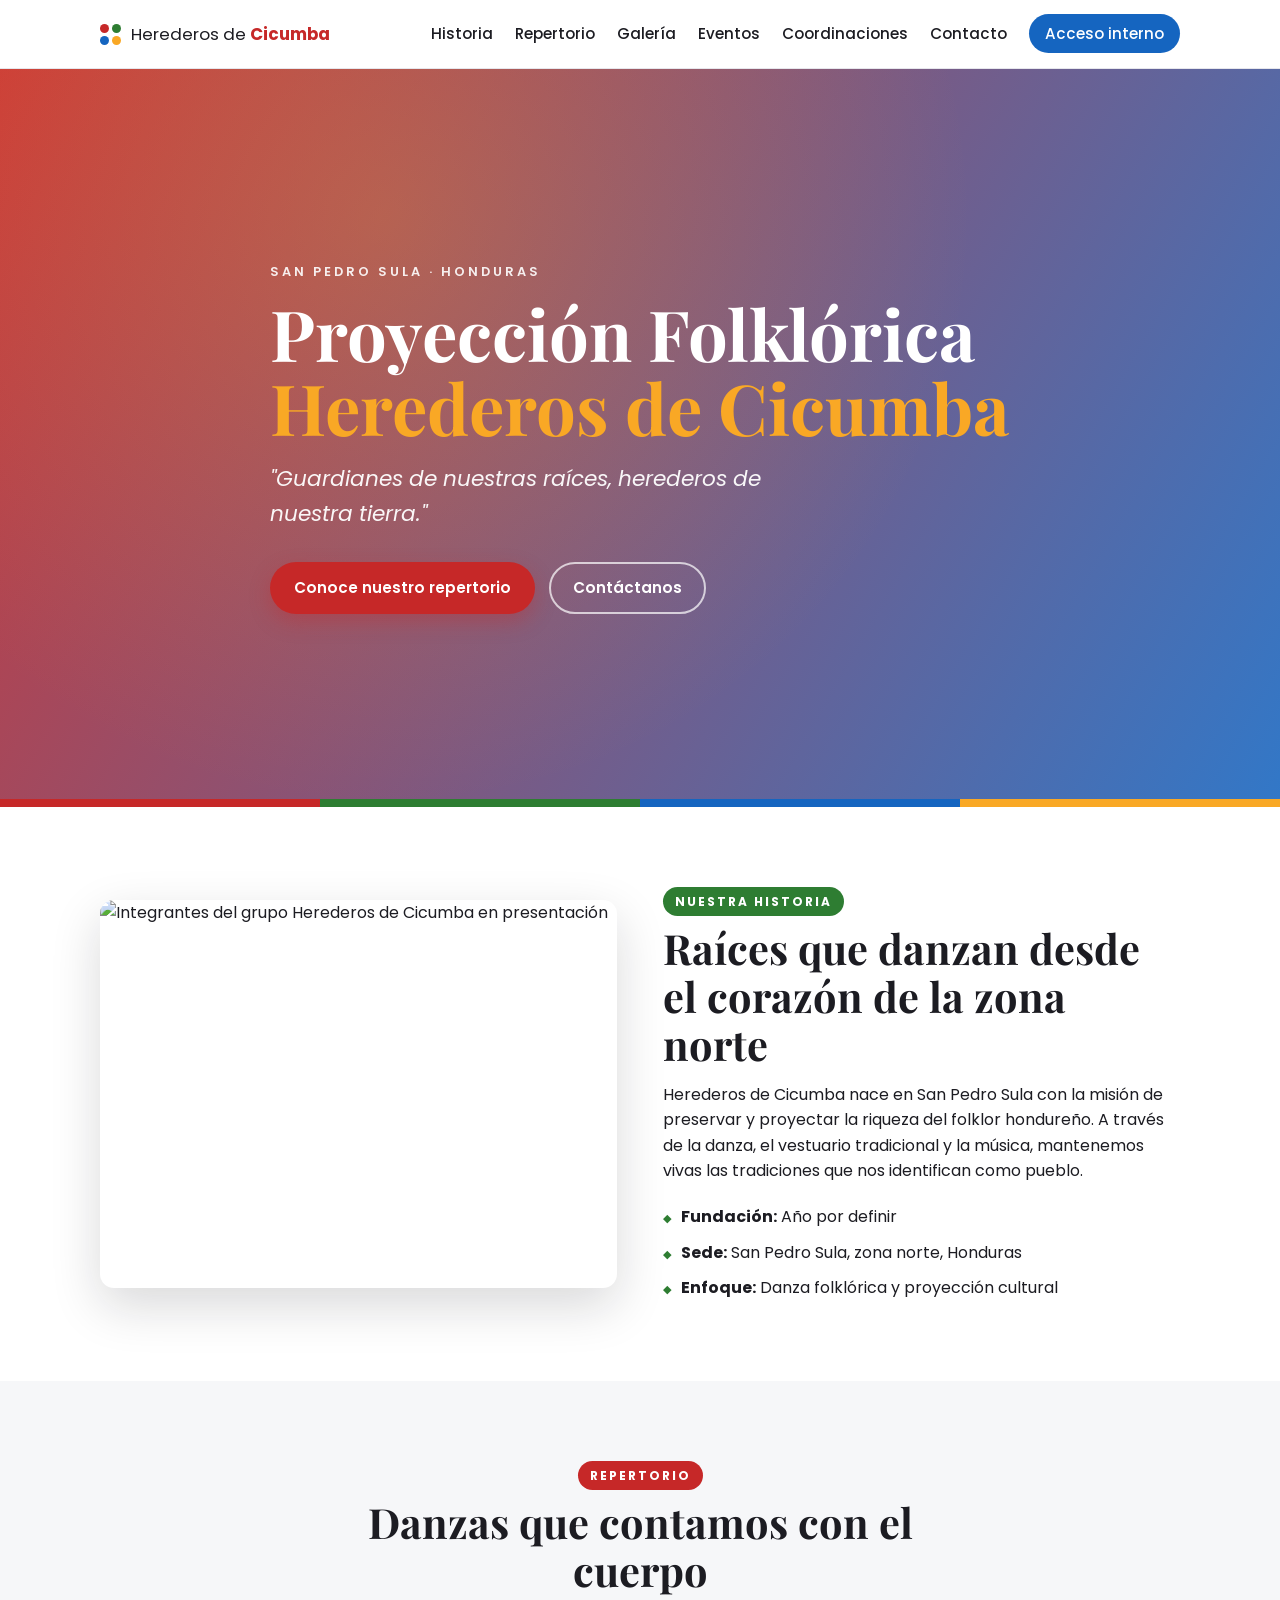
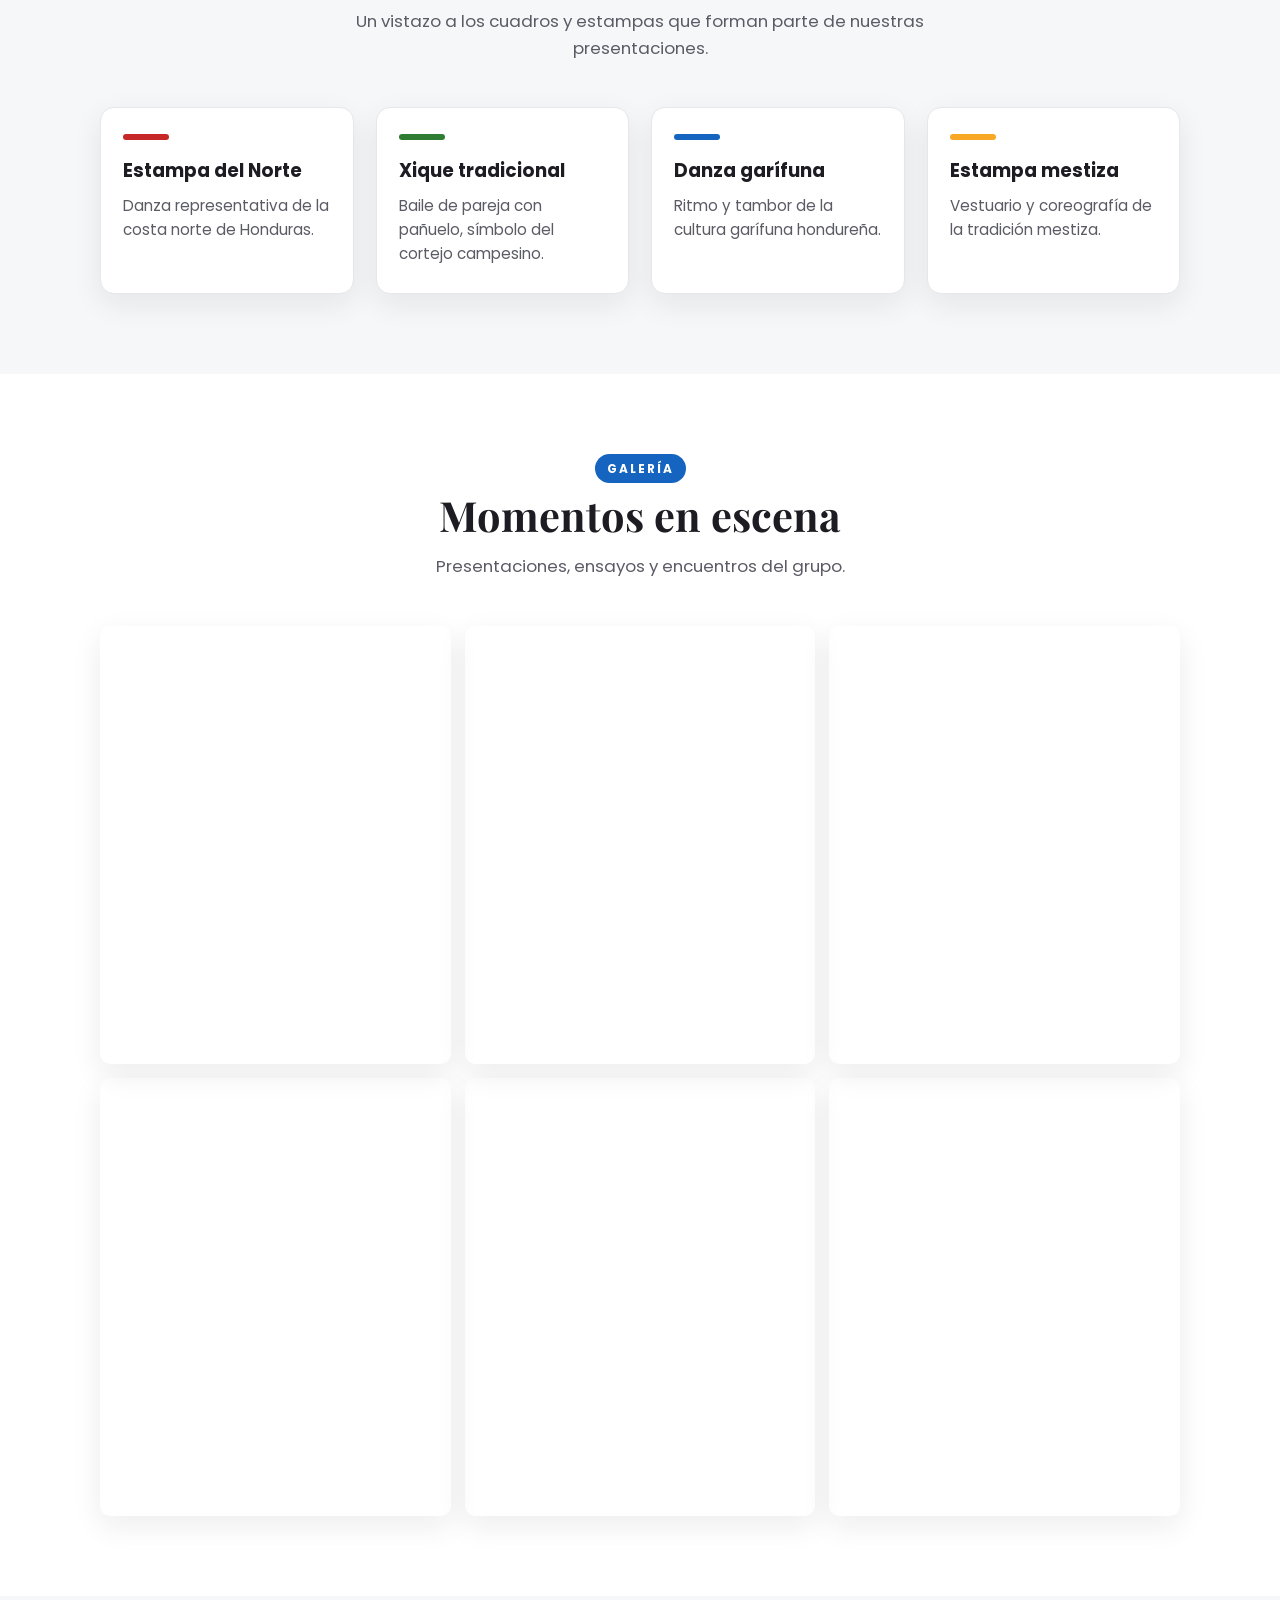
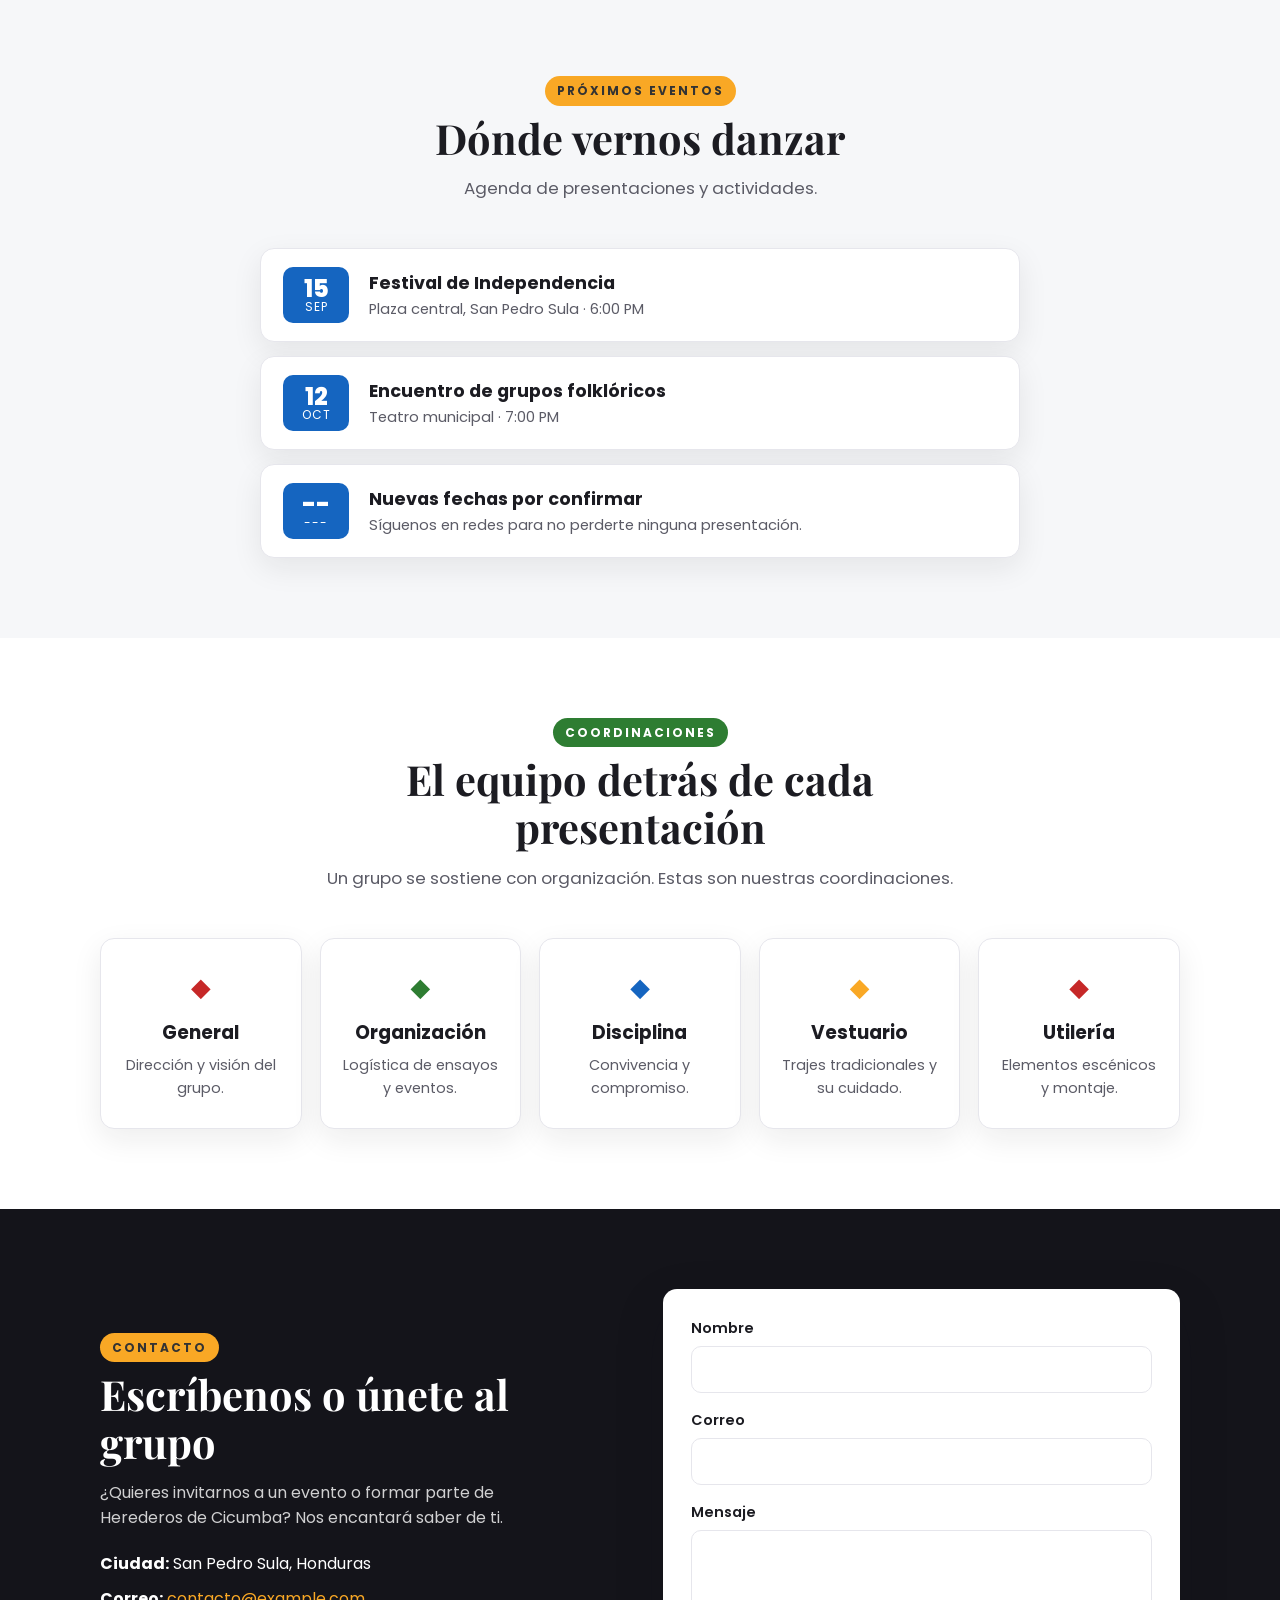
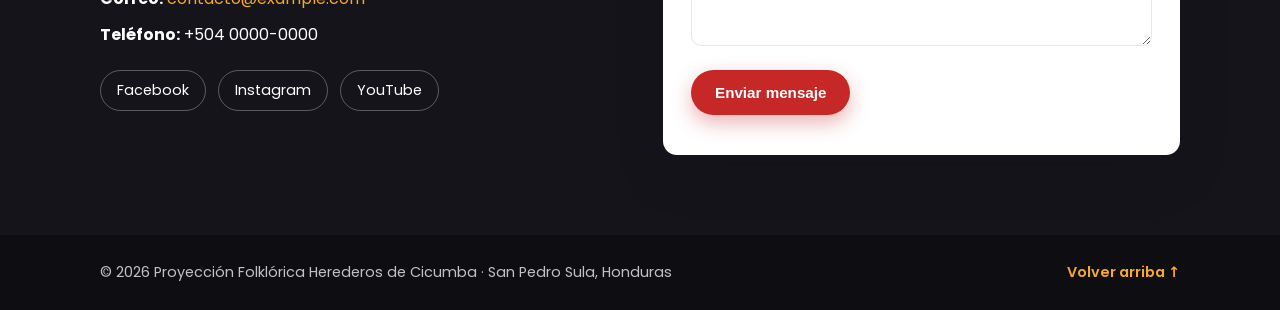
==== index.html @ e730ece9 "feat: Initialize Herederos de Cicumba website and management system - Add landing page (index.html) " ====
<!DOCTYPE html>
<html lang="es">
<head>
  <meta charset="UTF-8" />
  <meta name="viewport" content="width=device-width, initial-scale=1.0" />
  <meta name="description" content="Proyección Folklórica Herederos de Cicumba — grupo de danza folklórica de San Pedro Sula, Honduras. Historia, repertorio, galería y eventos." />
  <meta name="theme-color" content="#c62828" />

  <!-- Open Graph / redes sociales -->
  <meta property="og:title" content="Herederos de Cicumba — Proyección Folklórica" />
  <meta property="og:description" content="Grupo de danza folklórica de San Pedro Sula, Honduras." />
  <meta property="og:type" content="website" />
  <meta property="og:image" content="img/og-cover.jpg" />

  <title>Herederos de Cicumba — Proyección Folklórica</title>

  <link rel="preconnect" href="https://fonts.googleapis.com" />
  <link rel="preconnect" href="https://fonts.gstatic.com" crossorigin />
  <link href="https://fonts.googleapis.com/css2?family=Poppins:wght@400;600;700;800&family=Playfair+Display:wght@700;900&display=swap" rel="stylesheet" />

  <link rel="stylesheet" href="css/styles.css" />
</head>
<body>
  <!-- ===================== HEADER / NAV ===================== -->
  <header class="site-header" id="top">
    <nav class="nav container" aria-label="Navegación principal">
      <a href="#top" class="brand" aria-label="Inicio">
        <span class="brand__mark" aria-hidden="true">
          <span class="dot dot--rojo"></span>
          <span class="dot dot--verde"></span>
          <span class="dot dot--azul"></span>
          <span class="dot dot--amarillo"></span>
        </span>
        <span class="brand__text">Herederos de <strong>Cicumba</strong></span>
      </a>

      <button class="nav__toggle" id="navToggle" aria-label="Abrir menú" aria-expanded="false" aria-controls="navMenu">
        <span></span><span></span><span></span>
      </button>

      <ul class="nav__menu" id="navMenu">
        <li><a href="#historia">Historia</a></li>
        <li><a href="#repertorio">Repertorio</a></li>
        <li><a href="#galeria">Galería</a></li>
        <li><a href="#eventos">Eventos</a></li>
        <li><a href="#equipo">Coordinaciones</a></li>
        <li><a href="#contacto">Contacto</a></li>
        <li><a href="app/login.html" class="nav__cta">Acceso interno</a></li>
      </ul>
    </nav>
  </header>

  <main>
    <!-- ===================== HERO ===================== -->
    <section class="hero" id="hero">
      <div class="hero__overlay"></div>
      <div class="container hero__content">
        <p class="hero__eyebrow">San Pedro Sula · Honduras</p>
        <h1 class="hero__title">Proyección Folklórica<br /><span>Herederos de Cicumba</span></h1>
        <!-- TODO: reemplazar por el lema/frase real del grupo -->
        <p class="hero__lema">"Guardianes de nuestras raíces, herederos de nuestra tierra."</p>
        <div class="hero__actions">
          <a href="#repertorio" class="btn btn--primary">Conoce nuestro repertorio</a>
          <a href="#contacto" class="btn btn--ghost">Contáctanos</a>
        </div>
      </div>
      <div class="hero__stripe" aria-hidden="true">
        <span></span><span></span><span></span><span></span>
      </div>
    </section>

    <!-- ===================== HISTORIA ===================== -->
    <section class="section" id="historia">
      <div class="container grid-2">
        <div class="media-frame">
          <img src="img/historia.jpg" alt="Integrantes del grupo Herederos de Cicumba en presentación" loading="lazy"
               onerror="this.src='https://placehold.co/640x480/1565c0/ffffff?text=Historia+del+grupo';" />
        </div>
        <div>
          <span class="kicker kicker--verde">Nuestra historia</span>
          <h2 class="section__title">Raíces que danzan desde el corazón de la zona norte</h2>
          <p>
            Herederos de Cicumba nace en San Pedro Sula con la misión de preservar y proyectar
            la riqueza del folklor hondureño. <!-- TODO: reemplazar por la historia real -->
            A través de la danza, el vestuario tradicional y la música, mantenemos vivas las
            tradiciones que nos identifican como pueblo.
          </p>
          <ul class="fact-list">
            <li><strong>Fundación:</strong> <!-- TODO -->Año por definir</li>
            <li><strong>Sede:</strong> San Pedro Sula, zona norte, Honduras</li>
            <li><strong>Enfoque:</strong> Danza folklórica y proyección cultural</li>
          </ul>
        </div>
      </div>
    </section>

    <!-- ===================== REPERTORIO ===================== -->
    <section class="section section--tint" id="repertorio">
      <div class="container">
        <div class="section__head">
          <span class="kicker kicker--rojo">Repertorio</span>
          <h2 class="section__title">Danzas que contamos con el cuerpo</h2>
          <p class="section__lead">
            <!-- TODO: reemplazar por las danzas reales que interpreta el grupo -->
            Un vistazo a los cuadros y estampas que forman parte de nuestras presentaciones.
          </p>
        </div>

        <div class="cards">
          <article class="card">
            <div class="card__band card__band--rojo"></div>
            <h3>Estampa del Norte</h3>
            <p>Danza representativa de la costa norte de Honduras. <!-- TODO --></p>
          </article>
          <article class="card">
            <div class="card__band card__band--verde"></div>
            <h3>Xique tradicional</h3>
            <p>Baile de pareja con pañuelo, símbolo del cortejo campesino. <!-- TODO --></p>
          </article>
          <article class="card">
            <div class="card__band card__band--azul"></div>
            <h3>Danza garífuna</h3>
            <p>Ritmo y tambor de la cultura garífuna hondureña. <!-- TODO --></p>
          </article>
          <article class="card">
            <div class="card__band card__band--amarillo"></div>
            <h3>Estampa mestiza</h3>
            <p>Vestuario y coreografía de la tradición mestiza. <!-- TODO --></p>
          </article>
        </div>
      </div>
    </section>

    <!-- ===================== GALERÍA ===================== -->
    <section class="section" id="galeria">
      <div class="container">
        <div class="section__head">
          <span class="kicker kicker--azul">Galería</span>
          <h2 class="section__title">Momentos en escena</h2>
          <p class="section__lead">Presentaciones, ensayos y encuentros del grupo.</p>
        </div>

        <div class="gallery" id="gallery">
          <!-- Las imágenes se pueden reemplazar por fotos reales en /img -->
          <figure class="gallery__item"><img src="img/galeria-1.jpg" alt="Presentación 1" loading="lazy" onerror="this.src='https://placehold.co/500x600/c62828/ffffff?text=Foto+1';" /></figure>
          <figure class="gallery__item"><img src="img/galeria-2.jpg" alt="Presentación 2" loading="lazy" onerror="this.src='https://placehold.co/500x600/2e7d32/ffffff?text=Foto+2';" /></figure>
          <figure class="gallery__item"><img src="img/galeria-3.jpg" alt="Presentación 3" loading="lazy" onerror="this.src='https://placehold.co/500x600/1565c0/ffffff?text=Foto+3';" /></figure>
          <figure class="gallery__item"><img src="img/galeria-4.jpg" alt="Presentación 4" loading="lazy" onerror="this.src='https://placehold.co/500x600/f9a825/333333?text=Foto+4';" /></figure>
          <figure class="gallery__item"><img src="img/galeria-5.jpg" alt="Presentación 5" loading="lazy" onerror="this.src='https://placehold.co/500x600/2e7d32/ffffff?text=Foto+5';" /></figure>
          <figure class="gallery__item"><img src="img/galeria-6.jpg" alt="Presentación 6" loading="lazy" onerror="this.src='https://placehold.co/500x600/c62828/ffffff?text=Foto+6';" /></figure>
        </div>
      </div>
    </section>

    <!-- ===================== EVENTOS ===================== -->
    <section class="section section--tint" id="eventos">
      <div class="container">
        <div class="section__head">
          <span class="kicker kicker--amarillo">Próximos eventos</span>
          <h2 class="section__title">Dónde vernos danzar</h2>
          <p class="section__lead">Agenda de presentaciones y actividades. <!-- TODO: actualizar --></p>
        </div>

        <ul class="events">
          <li class="event">
            <div class="event__date"><span class="event__day">15</span><span class="event__month">SEP</span></div>
            <div class="event__body">
              <h3>Festival de Independencia</h3>
              <p>Plaza central, San Pedro Sula · 6:00 PM</p>
            </div>
          </li>
          <li class="event">
            <div class="event__date"><span class="event__day">12</span><span class="event__month">OCT</span></div>
            <div class="event__body">
              <h3>Encuentro de grupos folklóricos</h3>
              <p>Teatro municipal · 7:00 PM</p>
            </div>
          </li>
          <li class="event">
            <div class="event__date"><span class="event__day">--</span><span class="event__month">---</span></div>
            <div class="event__body">
              <h3>Nuevas fechas por confirmar</h3>
              <p>Síguenos en redes para no perderte ninguna presentación.</p>
            </div>
          </li>
        </ul>
      </div>
    </section>

    <!-- ===================== COORDINACIONES / EQUIPO ===================== -->
    <section class="section" id="equipo">
      <div class="container">
        <div class="section__head">
          <span class="kicker kicker--verde">Coordinaciones</span>
          <h2 class="section__title">El equipo detrás de cada presentación</h2>
          <p class="section__lead">Un grupo se sostiene con organización. Estas son nuestras coordinaciones.</p>
        </div>

        <div class="coords">
          <article class="coord"><span class="coord__icon" style="--c:#c62828">◆</span><h3>General</h3><p>Dirección y visión del grupo.</p></article>
          <article class="coord"><span class="coord__icon" style="--c:#2e7d32">◆</span><h3>Organización</h3><p>Logística de ensayos y eventos.</p></article>
          <article class="coord"><span class="coord__icon" style="--c:#1565c0">◆</span><h3>Disciplina</h3><p>Convivencia y compromiso.</p></article>
          <article class="coord"><span class="coord__icon" style="--c:#f9a825">◆</span><h3>Vestuario</h3><p>Trajes tradicionales y su cuidado.</p></article>
          <article class="coord"><span class="coord__icon" style="--c:#c62828">◆</span><h3>Utilería</h3><p>Elementos escénicos y montaje.</p></article>
        </div>
      </div>
    </section>

    <!-- ===================== CONTACTO ===================== -->
    <section class="section section--dark" id="contacto">
      <div class="container grid-2">
        <div>
          <span class="kicker kicker--amarillo">Contacto</span>
          <h2 class="section__title section__title--light">Escríbenos o únete al grupo</h2>
          <p class="contact__lead">
            ¿Quieres invitarnos a un evento o formar parte de Herederos de Cicumba?
            Nos encantará saber de ti.
          </p>
          <ul class="contact__list">
            <li><strong>Ciudad:</strong> San Pedro Sula, Honduras</li>
            <li><strong>Correo:</strong> <a href="mailto:contacto@example.com">contacto@example.com</a> <!-- TODO --></li>
            <li><strong>Teléfono:</strong> +504 0000-0000 <!-- TODO --></li>
          </ul>
          <div class="social">
            <!-- TODO: enlaces reales de redes sociales -->
            <a href="#" class="social__link" aria-label="Facebook">Facebook</a>
            <a href="#" class="social__link" aria-label="Instagram">Instagram</a>
            <a href="#" class="social__link" aria-label="YouTube">YouTube</a>
          </div>
        </div>

        <form class="contact__form" id="contactForm" novalidate>
          <div class="field">
            <label for="nombre">Nombre</label>
            <input type="text" id="nombre" name="nombre" required autocomplete="name" />
          </div>
          <div class="field">
            <label for="email">Correo</label>
            <input type="email" id="email" name="email" required autocomplete="email" />
          </div>
          <div class="field">
            <label for="mensaje">Mensaje</label>
            <textarea id="mensaje" name="mensaje" rows="4" required></textarea>
          </div>
          <button type="submit" class="btn btn--primary">Enviar mensaje</button>
          <p class="form__note" id="formNote" role="status" aria-live="polite"></p>
        </form>
      </div>
    </section>
  </main>

  <!-- ===================== FOOTER ===================== -->
  <footer class="site-footer">
    <div class="container site-footer__inner">
      <p>&copy; <span id="year"></span> Proyección Folklórica Herederos de Cicumba · San Pedro Sula, Honduras</p>
      <a href="#top" class="to-top">Volver arriba ↑</a>
    </div>
  </footer>

  <script src="js/main.js"></script>
</body>
</html>
---- css/styles.css ----
/* =========================================================
   Herederos de Cicumba — Landing page
   Colores institucionales: rojo, verde, azul, amarillo
   ========================================================= */

:root {
  /* Colores del grupo */
  --rojo: #c62828;
  --verde: #2e7d32;
  --azul: #1565c0;
  --amarillo: #f9a825;

  --rojo-dark: #9b1c1c;
  --verde-dark: #205723;
  --azul-dark: #0d47a1;

  /* Neutros */
  --ink: #1c1c22;
  --muted: #5b5b66;
  --line: #e6e6ec;
  --bg: #ffffff;
  --bg-tint: #f6f7f9;
  --dark: #14141a;

  --radius: 14px;
  --radius-sm: 10px;
  --shadow: 0 10px 30px rgba(20, 20, 26, 0.08);
  --shadow-lg: 0 18px 50px rgba(20, 20, 26, 0.16);

  --container: 1120px;
  --font-body: "Poppins", system-ui, -apple-system, Segoe UI, Roboto, sans-serif;
  --font-display: "Playfair Display", Georgia, serif;
}

/* ---------- Reset ---------- */
* { box-sizing: border-box; margin: 0; padding: 0; }
html { scroll-behavior: smooth; }
body {
  font-family: var(--font-body);
  color: var(--ink);
  background: var(--bg);
  line-height: 1.6;
  -webkit-font-smoothing: antialiased;
}
img { max-width: 100%; display: block; }
a { color: inherit; text-decoration: none; }
ul { list-style: none; }

.container { width: 100%; max-width: var(--container); margin-inline: auto; padding-inline: 20px; }

/* ---------- Botones ---------- */
.btn {
  display: inline-block;
  padding: 12px 22px;
  border-radius: 999px;
  font-weight: 600;
  font-size: 0.95rem;
  cursor: pointer;
  border: 2px solid transparent;
  transition: transform 0.15s ease, box-shadow 0.2s ease, background 0.2s ease;
}
.btn:hover { transform: translateY(-2px); }
.btn--primary { background: var(--rojo); color: #fff; box-shadow: 0 8px 20px rgba(198, 40, 40, 0.35); }
.btn--primary:hover { background: var(--rojo-dark); }
.btn--ghost { border-color: rgba(255, 255, 255, 0.7); color: #fff; }
.btn--ghost:hover { background: rgba(255, 255, 255, 0.12); }

/* =========================================================
   HEADER / NAV
   ========================================================= */
.site-header {
  position: sticky;
  top: 0;
  z-index: 50;
  background: rgba(255, 255, 255, 0.9);
  backdrop-filter: blur(10px);
  border-bottom: 1px solid var(--line);
}
.nav { display: flex; align-items: center; justify-content: space-between; height: 68px; }

.brand { display: flex; align-items: center; gap: 10px; font-size: 1.05rem; }
.brand__text strong { color: var(--rojo); }
.brand__mark { display: inline-grid; grid-template-columns: 1fr 1fr; gap: 3px; }
.dot { width: 9px; height: 9px; border-radius: 50%; display: block; }
.dot--rojo { background: var(--rojo); }
.dot--verde { background: var(--verde); }
.dot--azul { background: var(--azul); }
.dot--amarillo { background: var(--amarillo); }

.nav__menu { display: flex; align-items: center; gap: 22px; }
.nav__menu a { font-weight: 500; font-size: 0.95rem; color: var(--ink); transition: color 0.2s; }
.nav__menu a:hover { color: var(--rojo); }
.nav__cta {
  background: var(--azul);
  color: #fff !important;
  padding: 9px 16px;
  border-radius: 999px;
}
.nav__cta:hover { background: var(--azul-dark); }

.nav__toggle {
  display: none;
  flex-direction: column;
  gap: 5px;
  background: none;
  border: 0;
  cursor: pointer;
  padding: 6px;
}
.nav__toggle span { width: 24px; height: 2px; background: var(--ink); border-radius: 2px; transition: 0.3s; }
.nav__toggle[aria-expanded="true"] span:nth-child(1) { transform: translateY(7px) rotate(45deg); }
.nav__toggle[aria-expanded="true"] span:nth-child(2) { opacity: 0; }
.nav__toggle[aria-expanded="true"] span:nth-child(3) { transform: translateY(-7px) rotate(-45deg); }

/* =========================================================
   HERO
   ========================================================= */
.hero {
  position: relative;
  min-height: 82vh;
  display: flex;
  align-items: center;
  color: #fff;
  overflow: hidden;
  background:
    linear-gradient(120deg, rgba(198,40,40,0.92), rgba(21,101,192,0.88)),
    url("../img/hero.jpg") center/cover no-repeat;
}
.hero__overlay { position: absolute; inset: 0; background: radial-gradient(circle at 30% 20%, rgba(249,168,37,0.25), transparent 55%); }
.hero__content { position: relative; z-index: 2; padding-block: 90px; max-width: 780px; }
.hero__eyebrow {
  text-transform: uppercase;
  letter-spacing: 3px;
  font-size: 0.8rem;
  font-weight: 600;
  opacity: 0.9;
  margin-bottom: 14px;
}
.hero__title {
  font-family: var(--font-display);
  font-size: clamp(2.4rem, 6vw, 4.4rem);
  line-height: 1.05;
  margin-bottom: 18px;
}
.hero__title span { color: var(--amarillo); }
.hero__lema {
  font-size: clamp(1.05rem, 2.2vw, 1.35rem);
  font-style: italic;
  max-width: 560px;
  margin-bottom: 30px;
  opacity: 0.95;
}
.hero__actions { display: flex; gap: 14px; flex-wrap: wrap; }

.hero__stripe { position: absolute; bottom: 0; left: 0; right: 0; display: flex; z-index: 2; }
.hero__stripe span { flex: 1; height: 8px; }
.hero__stripe span:nth-child(1) { background: var(--rojo); }
.hero__stripe span:nth-child(2) { background: var(--verde); }
.hero__stripe span:nth-child(3) { background: var(--azul); }
.hero__stripe span:nth-child(4) { background: var(--amarillo); }

/* =========================================================
   SECCIONES GENÉRICAS
   ========================================================= */
.section { padding-block: 80px; }
.section--tint { background: var(--bg-tint); }
.section--dark { background: var(--dark); color: #fff; }

.section__head { max-width: 680px; margin: 0 auto 46px; text-align: center; }
.section__title {
  font-family: var(--font-display);
  font-size: clamp(1.8rem, 3.5vw, 2.6rem);
  line-height: 1.15;
  margin-block: 8px 14px;
}
.section__title--light { color: #fff; }
.section__lead { color: var(--muted); font-size: 1.05rem; }
.section--dark .section__lead { color: rgba(255,255,255,0.75); }

.kicker {
  display: inline-block;
  text-transform: uppercase;
  letter-spacing: 2px;
  font-size: 0.75rem;
  font-weight: 700;
  padding: 5px 12px;
  border-radius: 999px;
  color: #fff;
}
.kicker--rojo { background: var(--rojo); }
.kicker--verde { background: var(--verde); }
.kicker--azul { background: var(--azul); }
.kicker--amarillo { background: var(--amarillo); color: #333; }

.grid-2 { display: grid; grid-template-columns: 1fr 1fr; gap: 46px; align-items: center; }

/* ---------- Historia ---------- */
.media-frame { border-radius: var(--radius); overflow: hidden; box-shadow: var(--shadow-lg); }
.media-frame img { width: 100%; height: 100%; object-fit: cover; aspect-ratio: 4/3; }
.fact-list { margin-top: 20px; display: grid; gap: 10px; }
.fact-list li { padding-left: 18px; position: relative; }
.fact-list li::before { content: "◆"; position: absolute; left: 0; color: var(--verde); font-size: 0.7rem; top: 6px; }

/* ---------- Repertorio (cards) ---------- */
.cards { display: grid; grid-template-columns: repeat(auto-fit, minmax(230px, 1fr)); gap: 22px; }
.card {
  background: #fff;
  border: 1px solid var(--line);
  border-radius: var(--radius);
  padding: 26px 22px;
  box-shadow: var(--shadow);
  transition: transform 0.2s ease, box-shadow 0.2s ease;
}
.card:hover { transform: translateY(-5px); box-shadow: var(--shadow-lg); }
.card__band { width: 46px; height: 6px; border-radius: 999px; margin-bottom: 16px; }
.card__band--rojo { background: var(--rojo); }
.card__band--verde { background: var(--verde); }
.card__band--azul { background: var(--azul); }
.card__band--amarillo { background: var(--amarillo); }
.card h3 { margin-bottom: 8px; font-size: 1.15rem; }
.card p { color: var(--muted); font-size: 0.95rem; }

/* ---------- Galería ---------- */
.gallery { display: grid; grid-template-columns: repeat(3, 1fr); gap: 14px; }
.gallery__item { border-radius: var(--radius-sm); overflow: hidden; box-shadow: var(--shadow); }
.gallery__item img { width: 100%; height: 100%; object-fit: cover; aspect-ratio: 4/5; transition: transform 0.4s ease; }
.gallery__item:hover img { transform: scale(1.06); }

/* ---------- Eventos ---------- */
.events { display: grid; gap: 14px; max-width: 760px; margin-inline: auto; }
.event {
  display: flex;
  align-items: center;
  gap: 20px;
  background: #fff;
  border: 1px solid var(--line);
  border-radius: var(--radius);
  padding: 18px 22px;
  box-shadow: var(--shadow);
}
.event__date {
  display: grid;
  place-items: center;
  min-width: 66px;
  padding: 10px;
  border-radius: var(--radius-sm);
  background: var(--azul);
  color: #fff;
  line-height: 1;
}
.event__day { font-size: 1.5rem; font-weight: 800; }
.event__month { font-size: 0.75rem; letter-spacing: 1px; }
.event__body h3 { font-size: 1.1rem; }
.event__body p { color: var(--muted); font-size: 0.92rem; }

/* ---------- Coordinaciones ---------- */
.coords { display: grid; grid-template-columns: repeat(auto-fit, minmax(180px, 1fr)); gap: 18px; }
.coord {
  text-align: center;
  padding: 28px 18px;
  border-radius: var(--radius);
  border: 1px solid var(--line);
  background: #fff;
  box-shadow: var(--shadow);
  transition: transform 0.2s ease;
}
.coord:hover { transform: translateY(-4px); }
.coord__icon { font-size: 1.6rem; color: var(--c, var(--rojo)); }
.coord h3 { margin-block: 10px 6px; }
.coord p { color: var(--muted); font-size: 0.9rem; }

/* ---------- Contacto ---------- */
.contact__lead { color: rgba(255,255,255,0.8); margin-block: 14px 20px; max-width: 440px; }
.contact__list { display: grid; gap: 10px; margin-bottom: 22px; }
.contact__list a { color: var(--amarillo); }
.social { display: flex; gap: 12px; flex-wrap: wrap; }
.social__link {
  padding: 8px 16px;
  border: 1px solid rgba(255,255,255,0.3);
  border-radius: 999px;
  font-size: 0.9rem;
  transition: background 0.2s;
}
.social__link:hover { background: rgba(255,255,255,0.12); }

.contact__form {
  background: #fff;
  color: var(--ink);
  border-radius: var(--radius);
  padding: 28px;
  box-shadow: var(--shadow-lg);
}
.field { margin-bottom: 16px; }
.field label { display: block; font-weight: 600; font-size: 0.9rem; margin-bottom: 6px; }
.field input, .field textarea {
  width: 100%;
  padding: 11px 14px;
  border: 1px solid var(--line);
  border-radius: var(--radius-sm);
  font-family: inherit;
  font-size: 0.95rem;
  transition: border-color 0.2s, box-shadow 0.2s;
}
.field input:focus, .field textarea:focus {
  outline: none;
  border-color: var(--azul);
  box-shadow: 0 0 0 3px rgba(21,101,192,0.15);
}
.form__note { margin-top: 12px; font-size: 0.9rem; font-weight: 600; }
.form__note.ok { color: var(--verde); }
.form__note.err { color: var(--rojo); }

/* =========================================================
   FOOTER
   ========================================================= */
.site-footer { background: #0d0d12; color: rgba(255,255,255,0.75); padding-block: 26px; }
.site-footer__inner { display: flex; justify-content: space-between; align-items: center; gap: 16px; flex-wrap: wrap; font-size: 0.9rem; }
.to-top { color: var(--amarillo); font-weight: 600; }

/* =========================================================
   REVEAL ANIMATION
   ========================================================= */
.reveal { opacity: 0; transform: translateY(24px); transition: opacity 0.6s ease, transform 0.6s ease; }
.reveal.is-visible { opacity: 1; transform: none; }

/* =========================================================
   RESPONSIVE
   ========================================================= */
@media (max-width: 860px) {
  .nav__toggle { display: flex; }
  .nav__menu {
    position: absolute;
    top: 68px;
    left: 0;
    right: 0;
    flex-direction: column;
    gap: 0;
    background: #fff;
    border-bottom: 1px solid var(--line);
    max-height: 0;
    overflow: hidden;
    transition: max-height 0.35s ease;
  }
  .nav__menu.open { max-height: 420px; }
  .nav__menu li { width: 100%; border-top: 1px solid var(--line); }
  .nav__menu a { display: block; padding: 14px 20px; }
  .nav__cta { margin: 12px 20px; text-align: center; }

  .grid-2 { grid-template-columns: 1fr; gap: 30px; }
  .gallery { grid-template-columns: repeat(2, 1fr); }
}

@media (max-width: 520px) {
  .section { padding-block: 56px; }
  .gallery { grid-template-columns: 1fr 1fr; }
  .hero { min-height: 78vh; }
}

@media (prefers-reduced-motion: reduce) {
  * { scroll-behavior: auto !important; }
  .reveal { opacity: 1; transform: none; transition: none; }
}
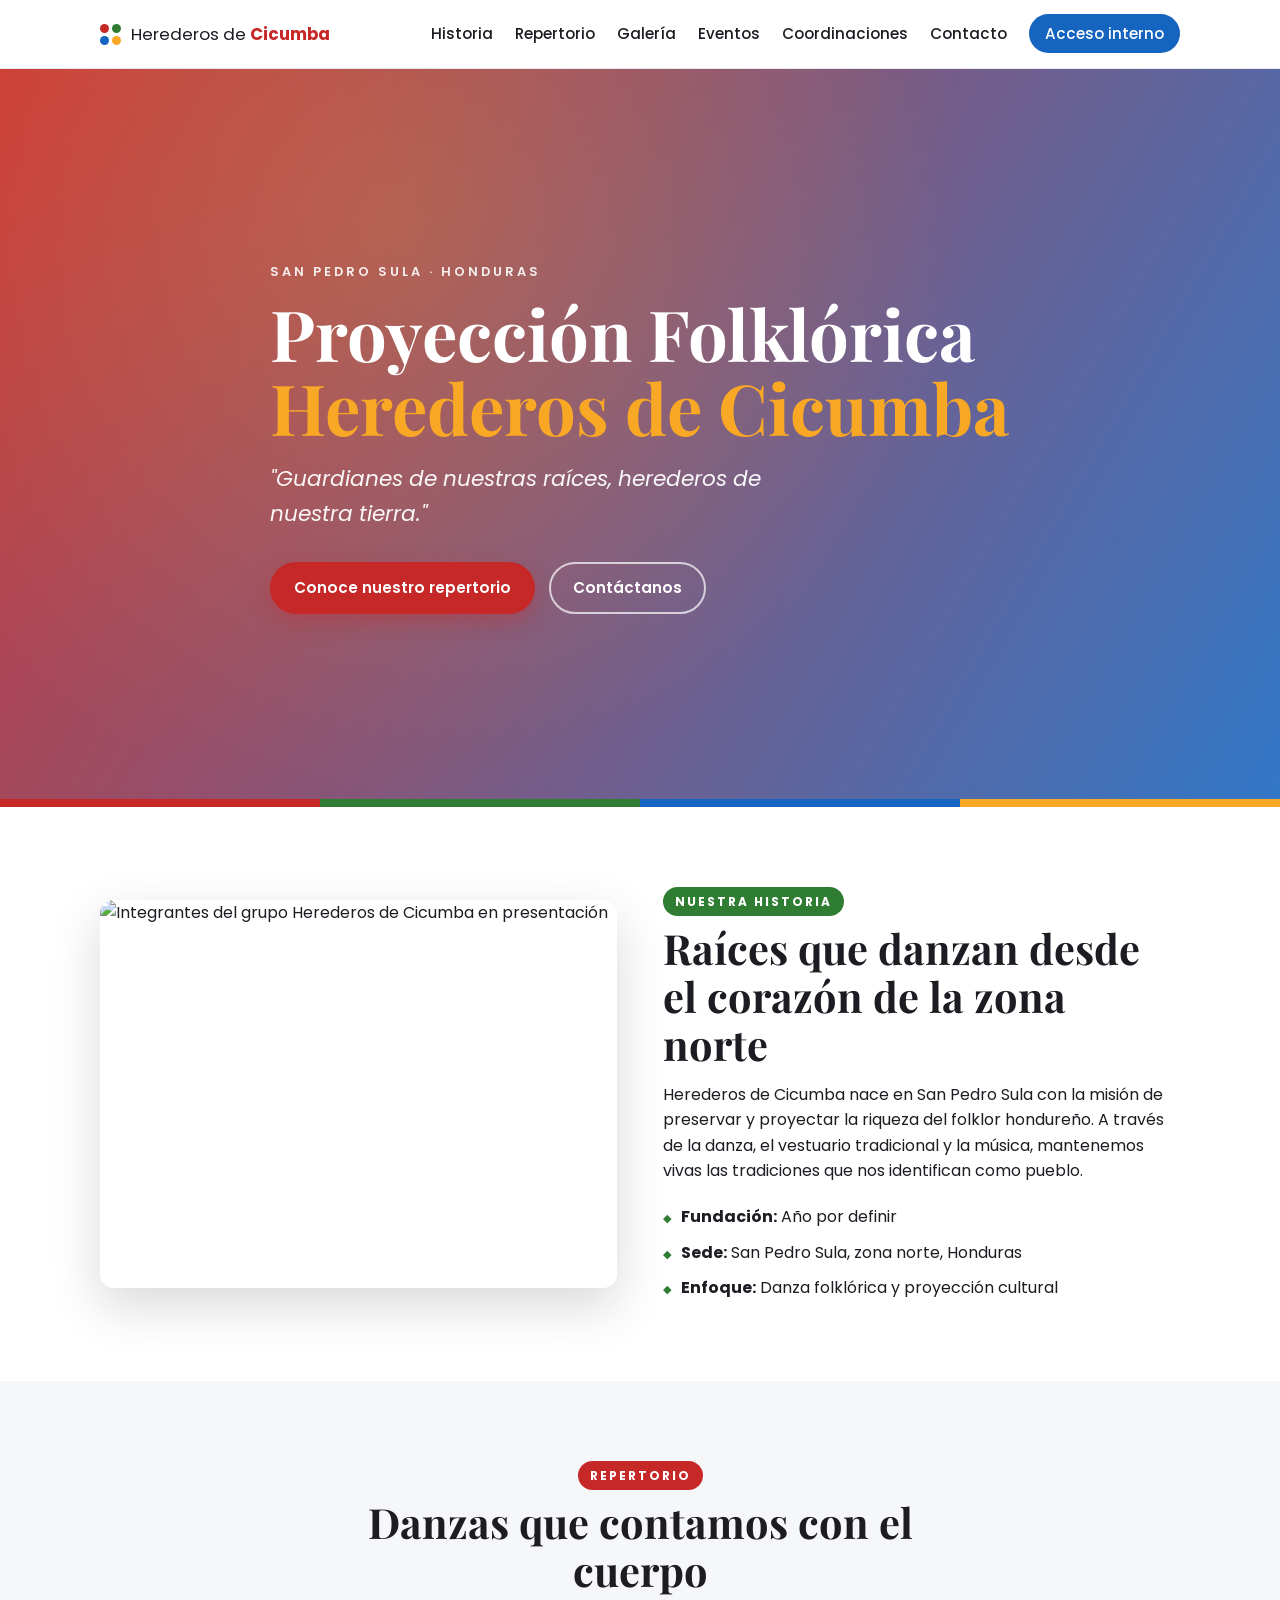
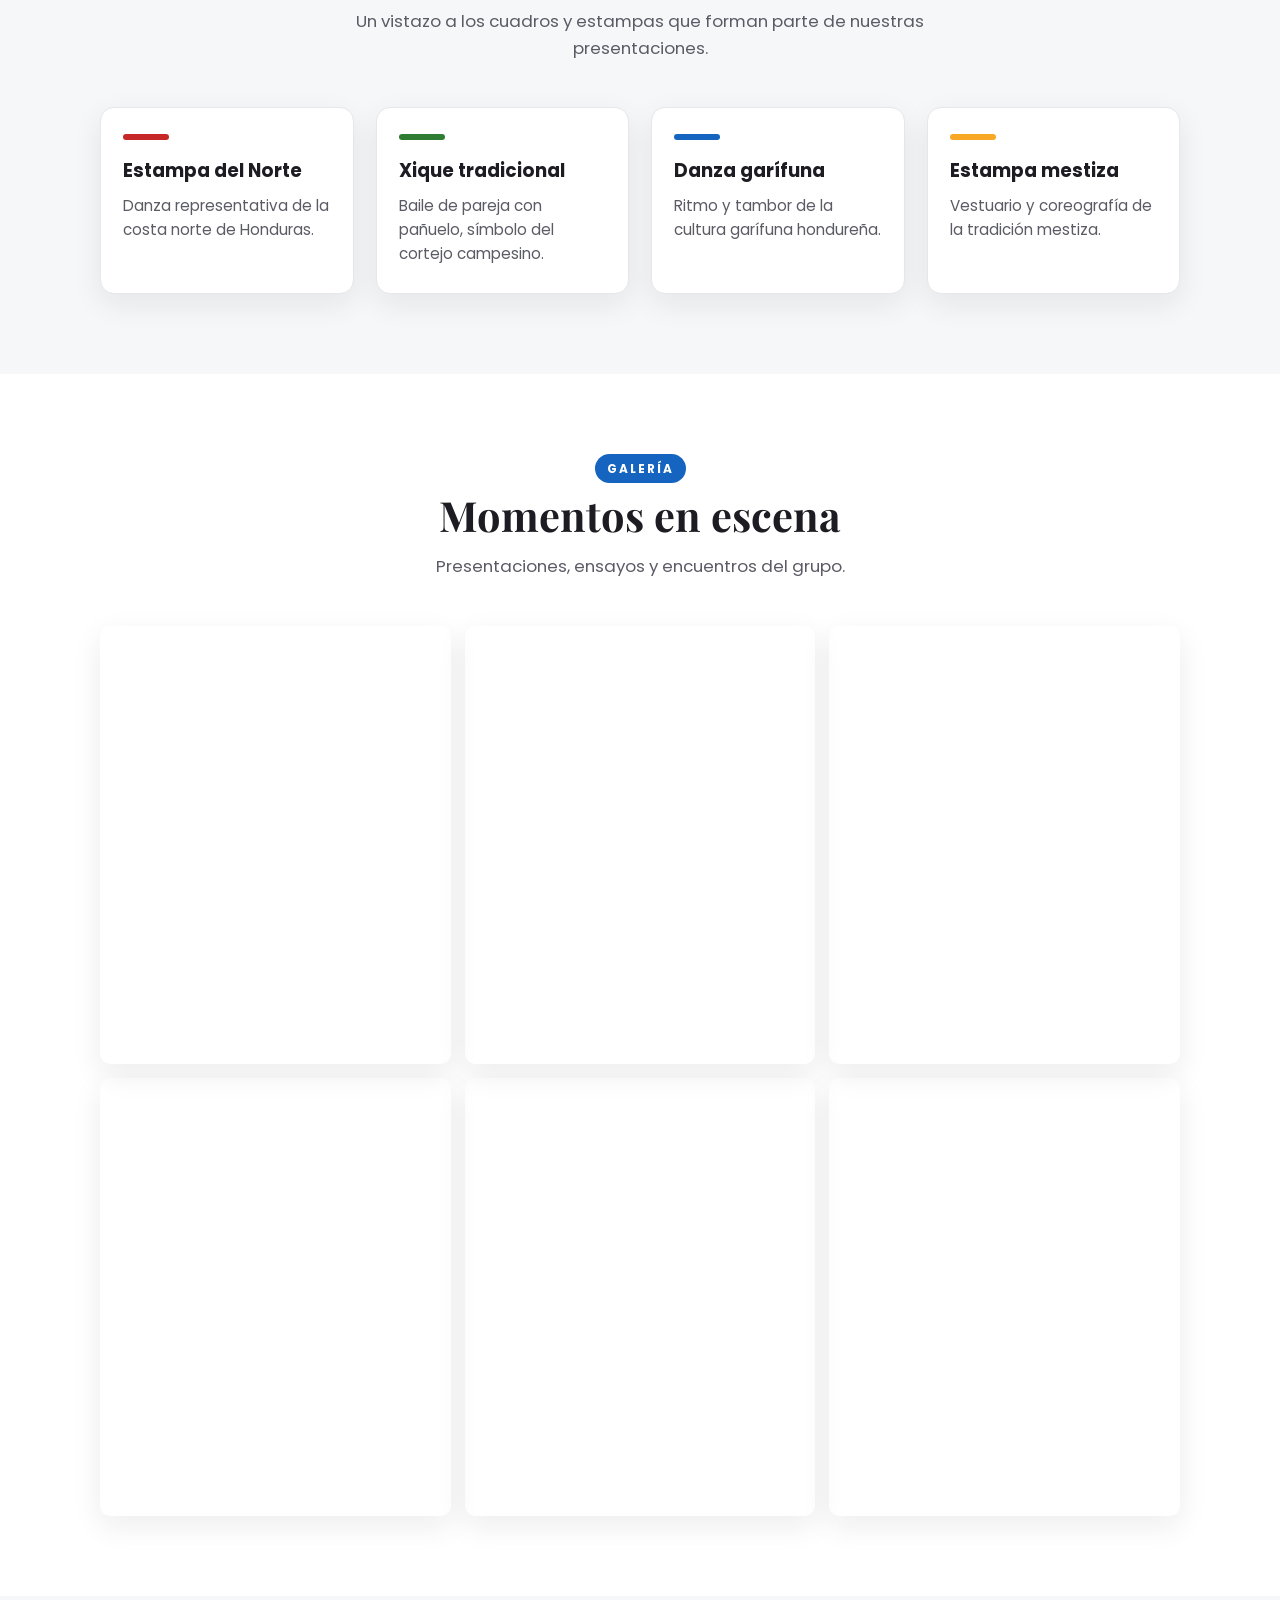
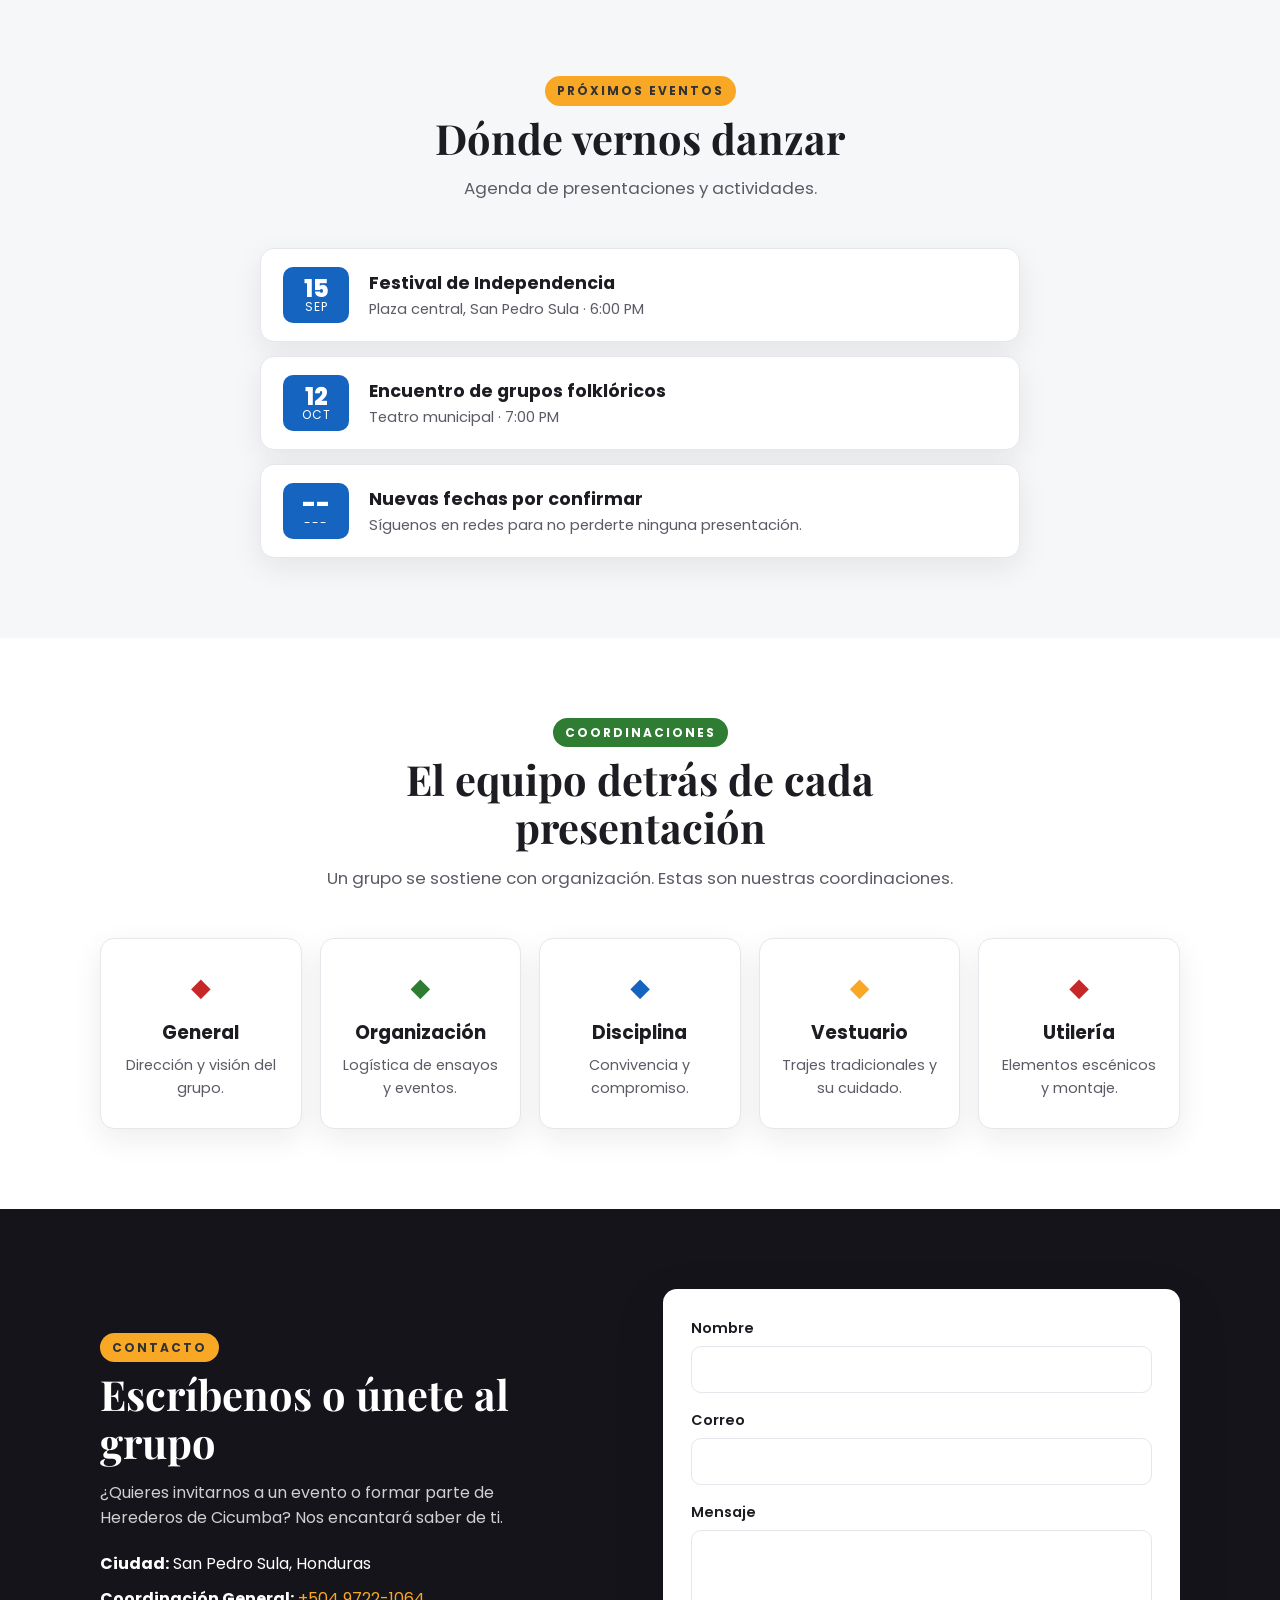
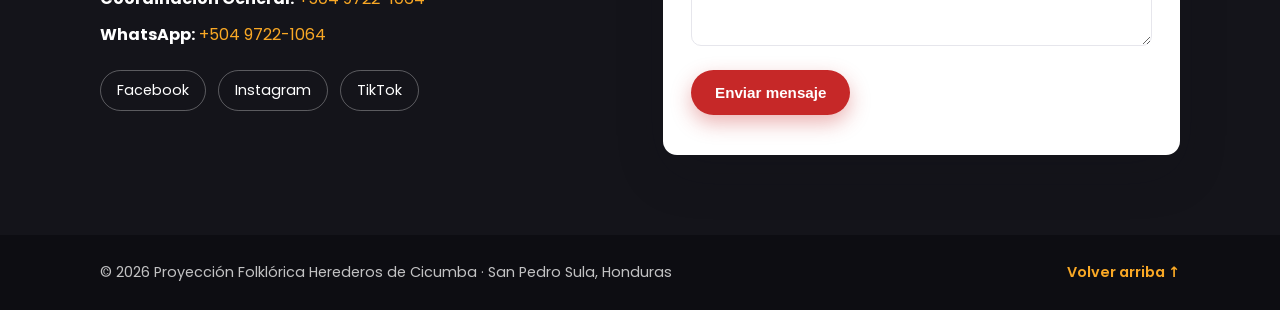
==== commit c35d1414: "feat(contact): Add real contact information and social media links - Update contact section with act" ====
--- a/index.html
+++ b/index.html
@@ -218,14 +218,13 @@
           </p>
           <ul class="contact__list">
             <li><strong>Ciudad:</strong> San Pedro Sula, Honduras</li>
-            <li><strong>Correo:</strong> <a href="mailto:contacto@example.com">contacto@example.com</a> <!-- TODO --></li>
-            <li><strong>Teléfono:</strong> +504 0000-0000 <!-- TODO --></li>
+            <li><strong>Coordinación General:</strong> <a href="tel:+50497221064">+504 9722-1064</a></li>
+            <li><strong>WhatsApp:</strong> <a href="https://wa.me/50497221064" target="_blank" rel="noopener">+504 9722-1064</a></li>
           </ul>
           <div class="social">
-            <!-- TODO: enlaces reales de redes sociales -->
-            <a href="#" class="social__link" aria-label="Facebook">Facebook</a>
-            <a href="#" class="social__link" aria-label="Instagram">Instagram</a>
-            <a href="#" class="social__link" aria-label="YouTube">YouTube</a>
+            <a href="https://www.facebook.com/PFHCicumba/" class="social__link" target="_blank" rel="noopener" aria-label="Facebook">Facebook</a>
+            <a href="https://www.instagram.com/pfh.cicumba/" class="social__link" target="_blank" rel="noopener" aria-label="Instagram">Instagram</a>
+            <a href="https://www.tiktok.com/@pfh.cicumba" class="social__link" target="_blank" rel="noopener" aria-label="TikTok">TikTok</a>
           </div>
         </div>
 
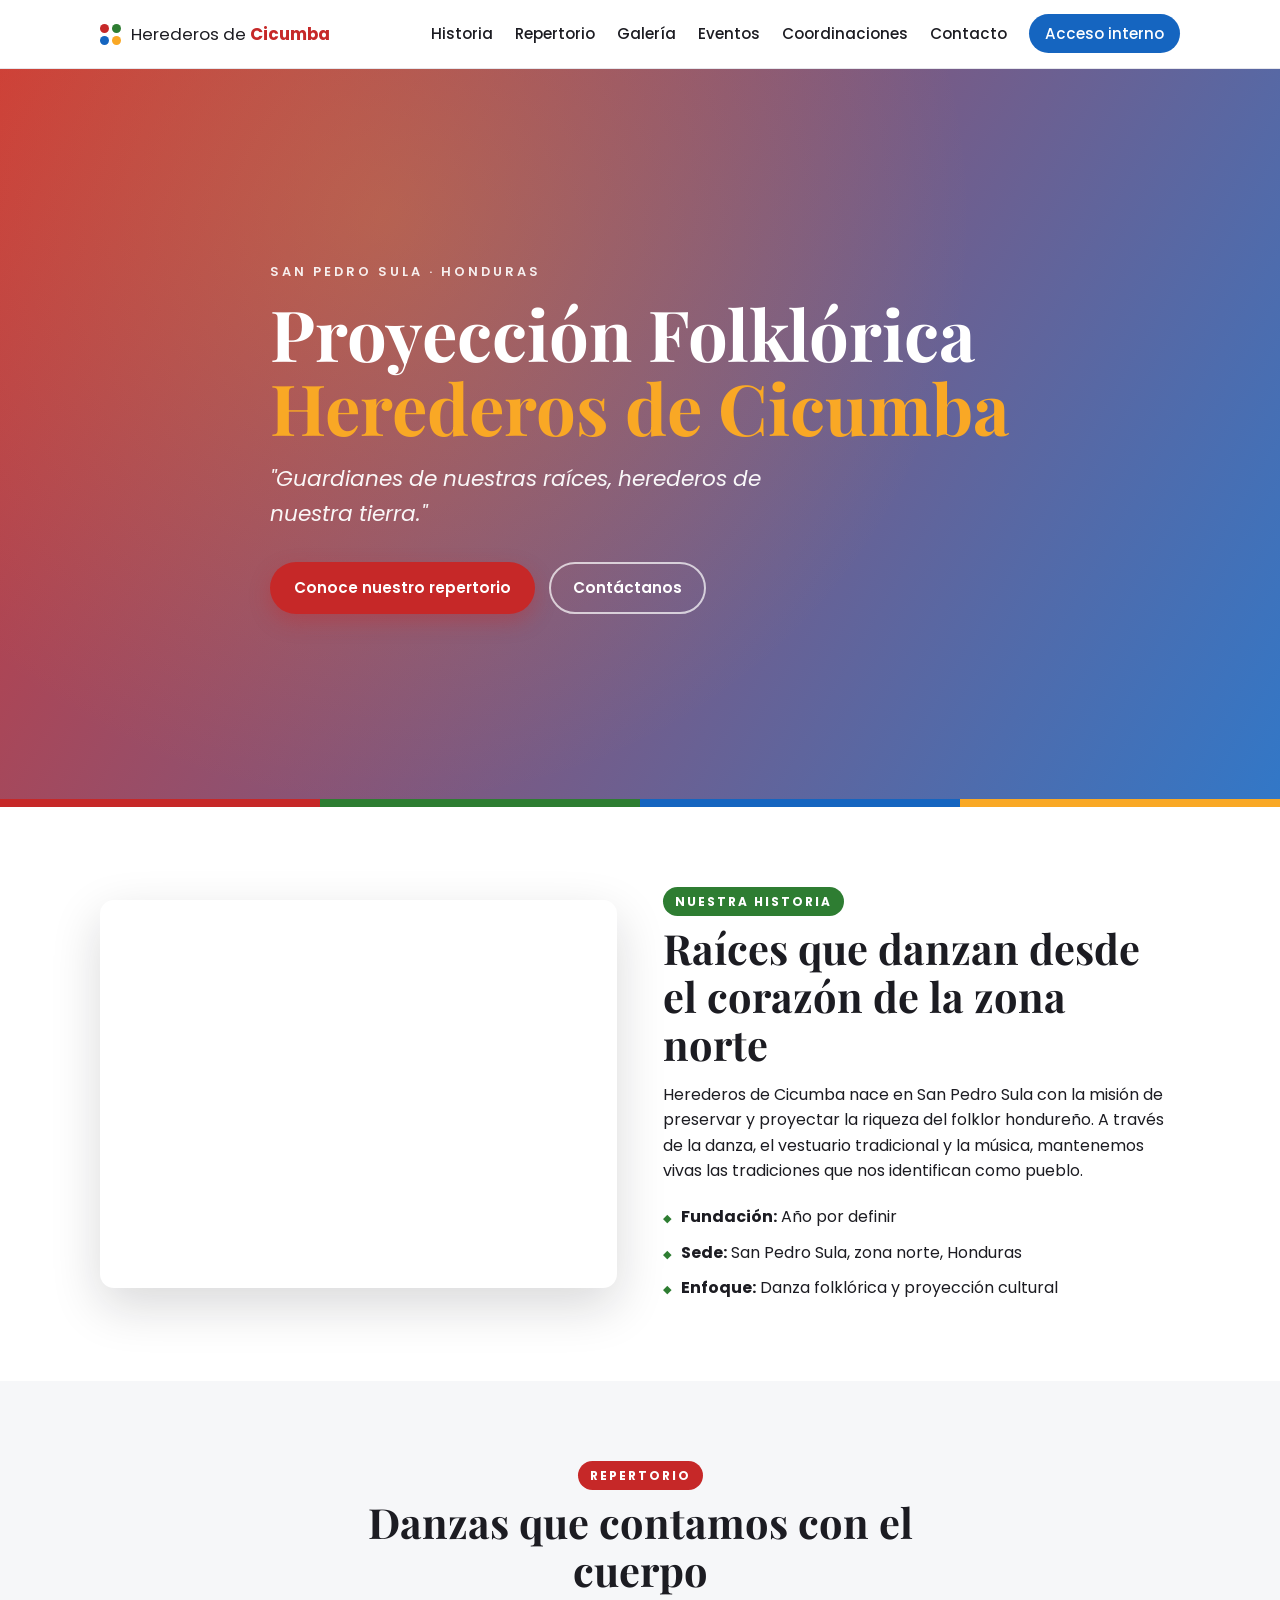
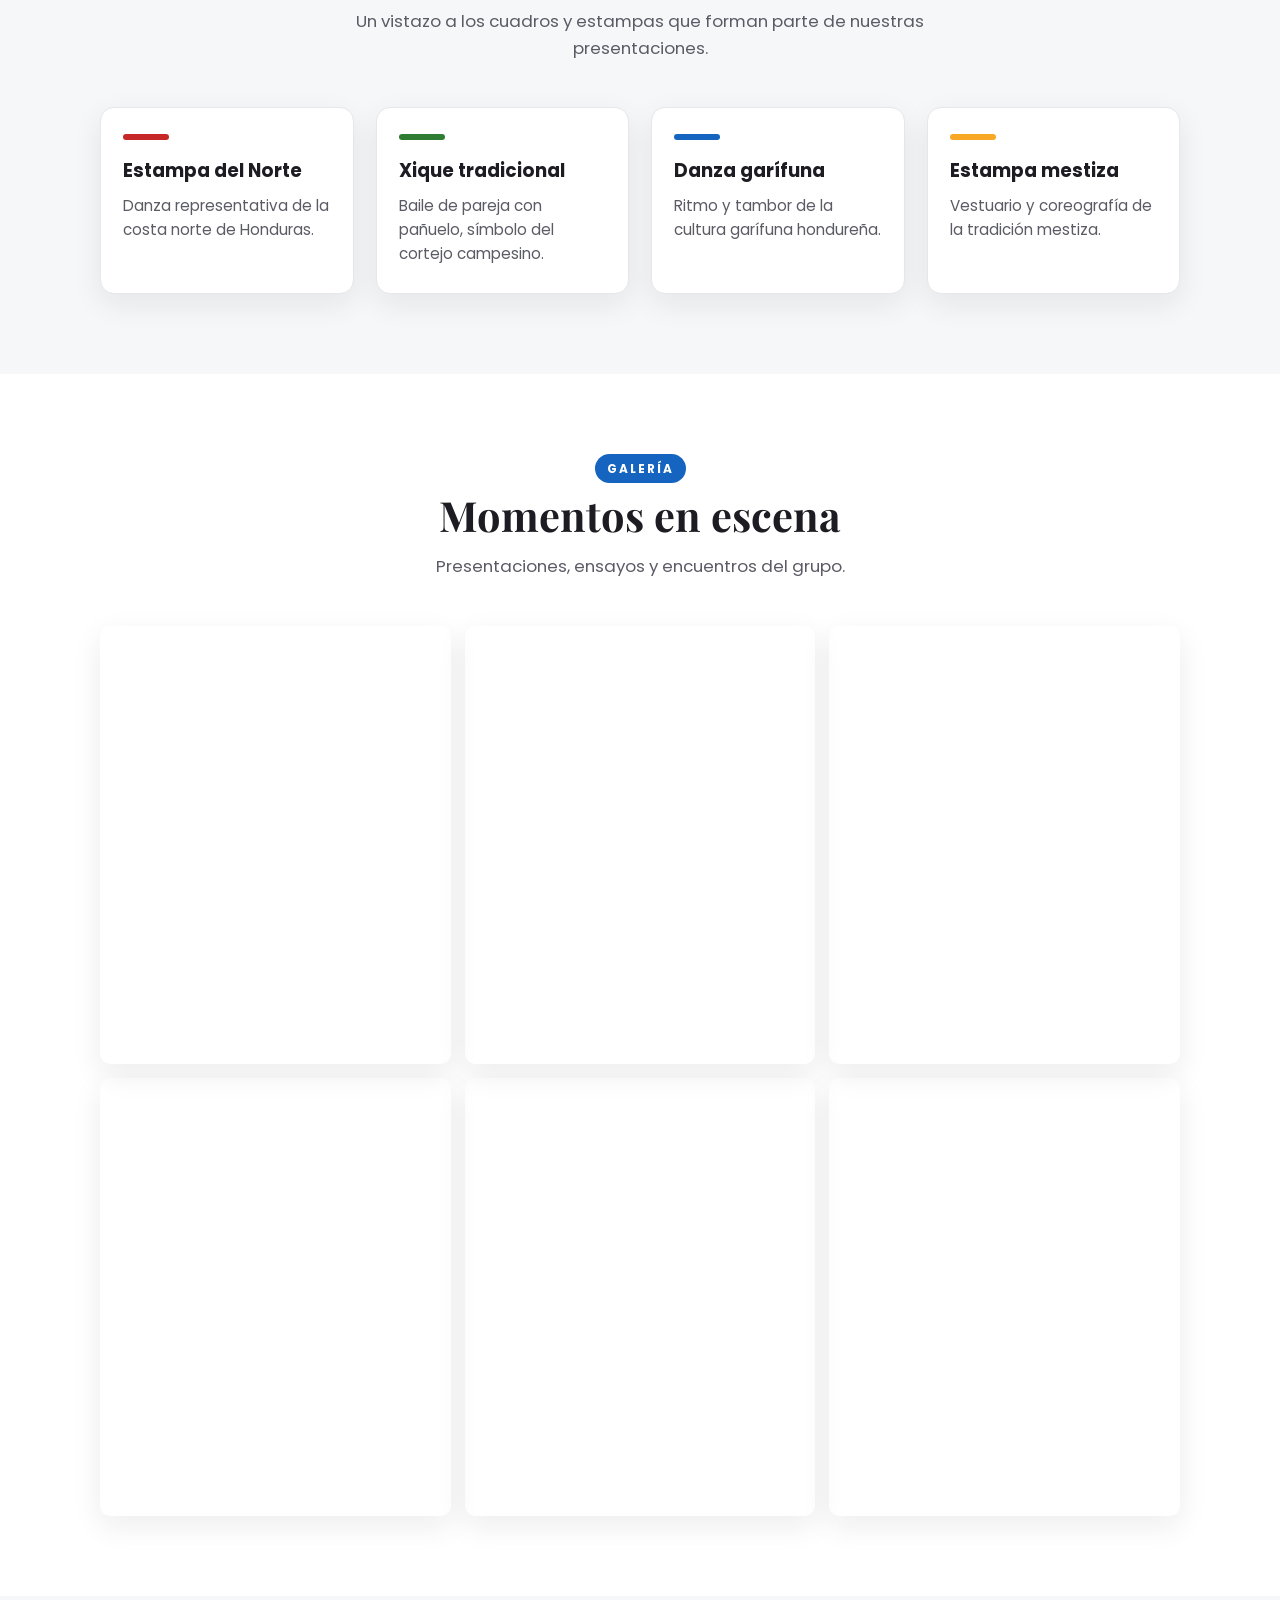
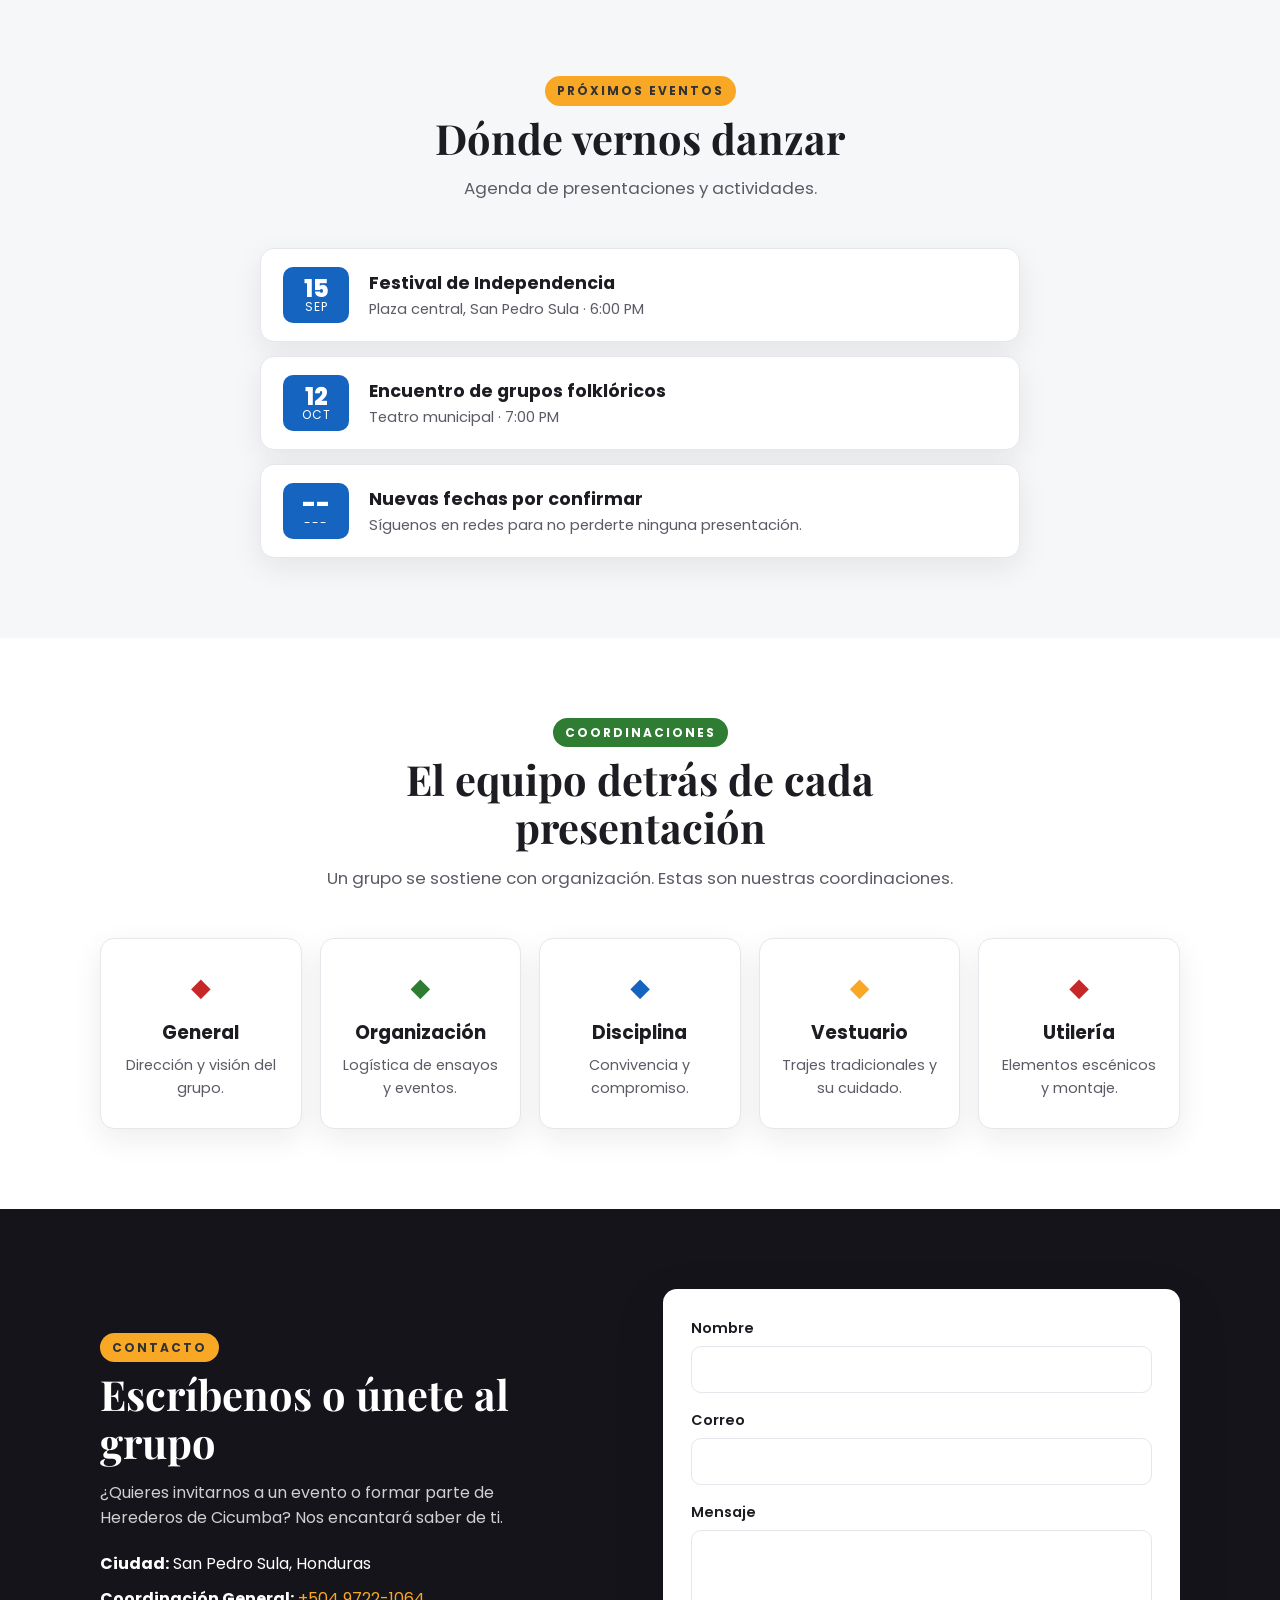
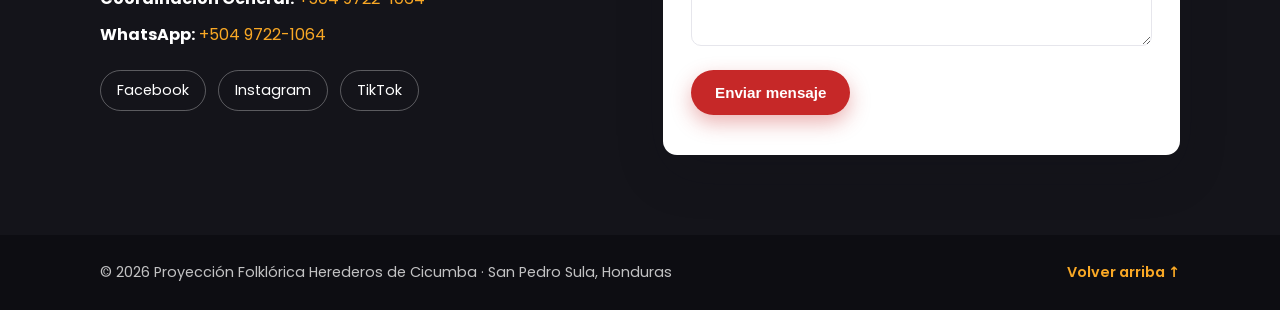
==== commit a4f7748e: "style(index): Format HTML for improved readability - Add blank lines around major structural element" ====
--- a/index.html
+++ b/index.html
@@ -1,9 +1,11 @@
 <!DOCTYPE html>
 <html lang="es">
+
 <head>
   <meta charset="UTF-8" />
   <meta name="viewport" content="width=device-width, initial-scale=1.0" />
-  <meta name="description" content="Proyección Folklórica Herederos de Cicumba — grupo de danza folklórica de San Pedro Sula, Honduras. Historia, repertorio, galería y eventos." />
+  <meta name="description"
+    content="Proyección Folklórica Herederos de Cicumba — grupo de danza folklórica de San Pedro Sula, Honduras. Historia, repertorio, galería y eventos." />
   <meta name="theme-color" content="#c62828" />
 
   <!-- Open Graph / redes sociales -->
@@ -16,10 +18,13 @@
 
   <link rel="preconnect" href="https://fonts.googleapis.com" />
   <link rel="preconnect" href="https://fonts.gstatic.com" crossorigin />
-  <link href="https://fonts.googleapis.com/css2?family=Poppins:wght@400;600;700;800&family=Playfair+Display:wght@700;900&display=swap" rel="stylesheet" />
+  <link
+    href="https://fonts.googleapis.com/css2?family=Poppins:wght@400;600;700;800&family=Playfair+Display:wght@700;900&display=swap"
+    rel="stylesheet" />
 
   <link rel="stylesheet" href="css/styles.css" />
 </head>
+
 <body>
   <!-- ===================== HEADER / NAV ===================== -->
   <header class="site-header" id="top">
@@ -74,7 +79,7 @@
       <div class="container grid-2">
         <div class="media-frame">
           <img src="img/historia.jpg" alt="Integrantes del grupo Herederos de Cicumba en presentación" loading="lazy"
-               onerror="this.src='https://placehold.co/640x480/1565c0/ffffff?text=Historia+del+grupo';" />
+            onerror="this.src='https://placehold.co/640x480/1565c0/ffffff?text=Historia+del+grupo';" />
         </div>
         <div>
           <span class="kicker kicker--verde">Nuestra historia</span>
@@ -142,12 +147,18 @@
 
         <div class="gallery" id="gallery">
           <!-- Las imágenes se pueden reemplazar por fotos reales en /img -->
-          <figure class="gallery__item"><img src="img/galeria-1.jpg" alt="Presentación 1" loading="lazy" onerror="this.src='https://placehold.co/500x600/c62828/ffffff?text=Foto+1';" /></figure>
-          <figure class="gallery__item"><img src="img/galeria-2.jpg" alt="Presentación 2" loading="lazy" onerror="this.src='https://placehold.co/500x600/2e7d32/ffffff?text=Foto+2';" /></figure>
-          <figure class="gallery__item"><img src="img/galeria-3.jpg" alt="Presentación 3" loading="lazy" onerror="this.src='https://placehold.co/500x600/1565c0/ffffff?text=Foto+3';" /></figure>
-          <figure class="gallery__item"><img src="img/galeria-4.jpg" alt="Presentación 4" loading="lazy" onerror="this.src='https://placehold.co/500x600/f9a825/333333?text=Foto+4';" /></figure>
-          <figure class="gallery__item"><img src="img/galeria-5.jpg" alt="Presentación 5" loading="lazy" onerror="this.src='https://placehold.co/500x600/2e7d32/ffffff?text=Foto+5';" /></figure>
-          <figure class="gallery__item"><img src="img/galeria-6.jpg" alt="Presentación 6" loading="lazy" onerror="this.src='https://placehold.co/500x600/c62828/ffffff?text=Foto+6';" /></figure>
+          <figure class="gallery__item"><img src="img/galeria-1.jpg" alt="Presentación 1" loading="lazy"
+              onerror="this.src='https://placehold.co/500x600/c62828/ffffff?text=Foto+1';" /></figure>
+          <figure class="gallery__item"><img src="img/galeria-2.jpg" alt="Presentación 2" loading="lazy"
+              onerror="this.src='https://placehold.co/500x600/2e7d32/ffffff?text=Foto+2';" /></figure>
+          <figure class="gallery__item"><img src="img/galeria-3.jpg" alt="Presentación 3" loading="lazy"
+              onerror="this.src='https://placehold.co/500x600/1565c0/ffffff?text=Foto+3';" /></figure>
+          <figure class="gallery__item"><img src="img/galeria-4.jpg" alt="Presentación 4" loading="lazy"
+              onerror="this.src='https://placehold.co/500x600/f9a825/333333?text=Foto+4';" /></figure>
+          <figure class="gallery__item"><img src="img/galeria-5.jpg" alt="Presentación 5" loading="lazy"
+              onerror="this.src='https://placehold.co/500x600/2e7d32/ffffff?text=Foto+5';" /></figure>
+          <figure class="gallery__item"><img src="img/galeria-6.jpg" alt="Presentación 6" loading="lazy"
+              onerror="this.src='https://placehold.co/500x600/c62828/ffffff?text=Foto+6';" /></figure>
         </div>
       </div>
     </section>
@@ -197,11 +208,26 @@
         </div>
 
         <div class="coords">
-          <article class="coord"><span class="coord__icon" style="--c:#c62828">◆</span><h3>General</h3><p>Dirección y visión del grupo.</p></article>
-          <article class="coord"><span class="coord__icon" style="--c:#2e7d32">◆</span><h3>Organización</h3><p>Logística de ensayos y eventos.</p></article>
-          <article class="coord"><span class="coord__icon" style="--c:#1565c0">◆</span><h3>Disciplina</h3><p>Convivencia y compromiso.</p></article>
-          <article class="coord"><span class="coord__icon" style="--c:#f9a825">◆</span><h3>Vestuario</h3><p>Trajes tradicionales y su cuidado.</p></article>
-          <article class="coord"><span class="coord__icon" style="--c:#c62828">◆</span><h3>Utilería</h3><p>Elementos escénicos y montaje.</p></article>
+          <article class="coord"><span class="coord__icon" style="--c:#c62828">◆</span>
+            <h3>General</h3>
+            <p>Dirección y visión del grupo.</p>
+          </article>
+          <article class="coord"><span class="coord__icon" style="--c:#2e7d32">◆</span>
+            <h3>Organización</h3>
+            <p>Logística de ensayos y eventos.</p>
+          </article>
+          <article class="coord"><span class="coord__icon" style="--c:#1565c0">◆</span>
+            <h3>Disciplina</h3>
+            <p>Convivencia y compromiso.</p>
+          </article>
+          <article class="coord"><span class="coord__icon" style="--c:#f9a825">◆</span>
+            <h3>Vestuario</h3>
+            <p>Trajes tradicionales y su cuidado.</p>
+          </article>
+          <article class="coord"><span class="coord__icon" style="--c:#c62828">◆</span>
+            <h3>Utilería</h3>
+            <p>Elementos escénicos y montaje.</p>
+          </article>
         </div>
       </div>
     </section>
@@ -219,12 +245,16 @@
           <ul class="contact__list">
             <li><strong>Ciudad:</strong> San Pedro Sula, Honduras</li>
             <li><strong>Coordinación General:</strong> <a href="tel:+50497221064">+504 9722-1064</a></li>
-            <li><strong>WhatsApp:</strong> <a href="https://wa.me/50497221064" target="_blank" rel="noopener">+504 9722-1064</a></li>
+            <li><strong>WhatsApp:</strong> <a href="https://wa.me/50497221064" target="_blank" rel="noopener">+504
+                9722-1064</a></li>
           </ul>
           <div class="social">
-            <a href="https://www.facebook.com/PFHCicumba/" class="social__link" target="_blank" rel="noopener" aria-label="Facebook">Facebook</a>
-            <a href="https://www.instagram.com/pfh.cicumba/" class="social__link" target="_blank" rel="noopener" aria-label="Instagram">Instagram</a>
-            <a href="https://www.tiktok.com/@pfh.cicumba" class="social__link" target="_blank" rel="noopener" aria-label="TikTok">TikTok</a>
+            <a href="https://www.facebook.com/PFHCicumba/" class="social__link" target="_blank" rel="noopener"
+              aria-label="Facebook">Facebook</a>
+            <a href="https://www.instagram.com/pfh.cicumba/" class="social__link" target="_blank" rel="noopener"
+              aria-label="Instagram">Instagram</a>
+            <a href="https://www.tiktok.com/@pfh.cicumba" class="social__link" target="_blank" rel="noopener"
+              aria-label="TikTok">TikTok</a>
           </div>
         </div>
 
@@ -258,4 +288,5 @@
 
   <script src="js/main.js"></script>
 </body>
-</html>
+
+</html>
